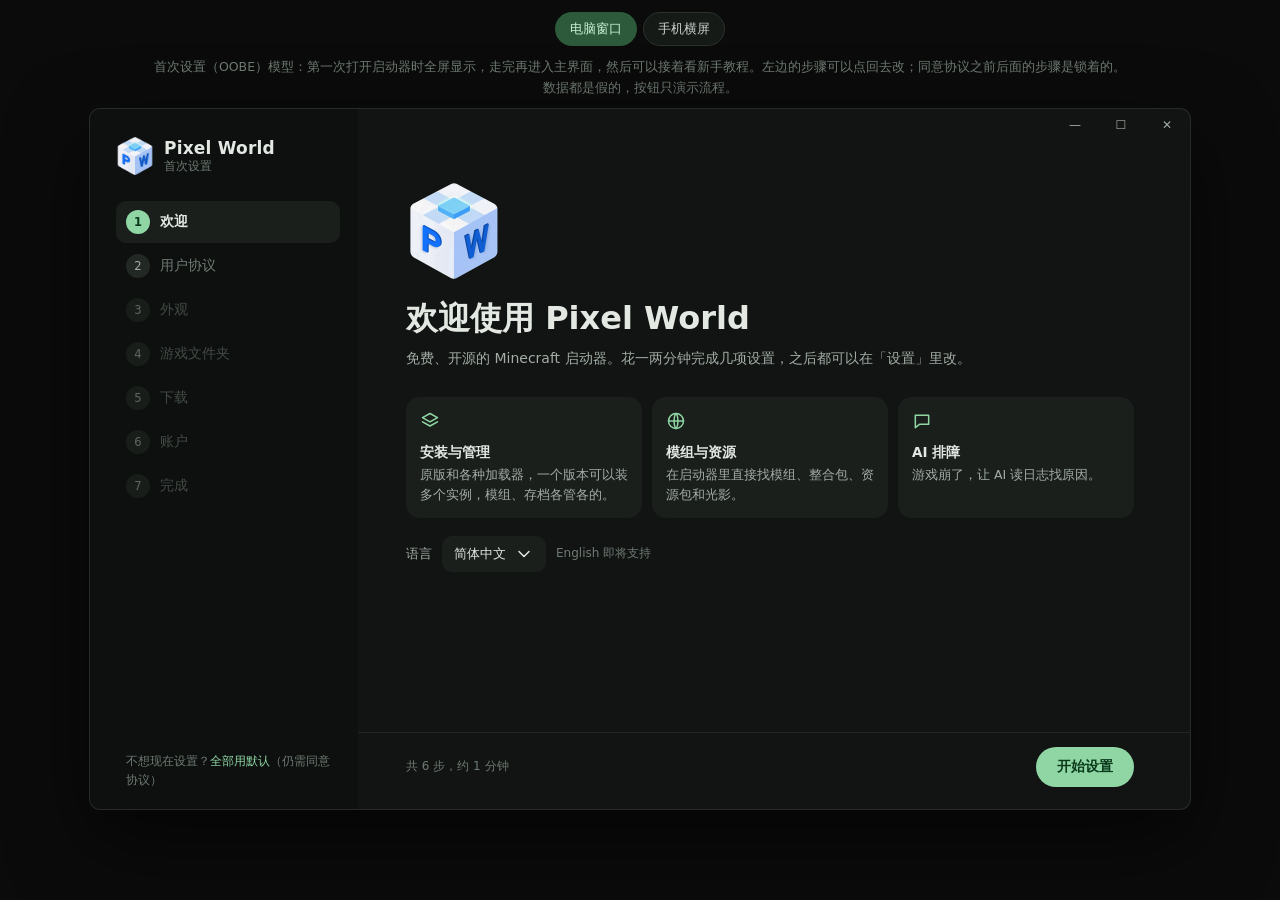
==== design/mockups/oobe.html @ 05c7c5a2 "design: 首次设置（OOBE）网页模型 Co-Authored-By: Claude Opus 5.5 <noreply@anthropic.com>" ====
<!doctype html>
<html lang="zh-CN">
<head>
<meta charset="utf-8">
<meta name="viewport" content="width=device-width, initial-scale=1">
<title>首次设置模型</title>
<style>
  :root {
    color-scheme: dark;
    --bg: #111412; --side: #0d100e; --surface: #1a1f1c; --surface-2: #222924; --surface-3: #2b332e;
    --primary: #8fd6a4; --on-primary: #0b3a1c; --primary-c: #2c5a3a; --on-primary-c: #c8f0d2;
    --text: #e3e8e3; --muted: #a3ada5; --faint: #6f7a72; --line: rgba(255,255,255,.07); --err: #ffb4ab;
  }
  * { box-sizing: border-box; }
  html, body { margin: 0; background: #0a0b0a; color: var(--text);
    font-family: system-ui, "Microsoft YaHei UI", "PingFang SC", "Noto Sans SC", sans-serif; }
  .page { display: flex; flex-direction: column; align-items: center; gap: 10px; padding: 12px 16px 28px; }
  .bar { display: flex; flex-wrap: wrap; justify-content: center; gap: 6px; }
  .bar button { border: 1px solid #2b322d; background: #161a17; color: #c9d1ca; font: inherit; font-size: 13px; padding: 7px 14px; border-radius: 999px; cursor: pointer; }
  .bar button.on { background: var(--primary-c); color: var(--on-primary-c); border-color: transparent; }
  .note { color: var(--faint); font-size: 12.5px; text-align: center; max-width: 980px; line-height: 1.7; }
  .stage { width: min(1100px, 100%); }
  svg { width: 20px; height: 20px; fill: none; stroke: currentColor; stroke-width: 1.8; stroke-linecap: round; stroke-linejoin: round; flex: none; }

  /* ---------- 外框：电脑窗口 1100×700，手机横屏 914×411，整体按页面宽度缩放 ---------- */
  .frame { position: relative; overflow: hidden; background: var(--bg); transform-origin: top left; font-size: 14px; }
  .frame.desktop { width: 1100px; height: 700px; border-radius: 10px; box-shadow: 0 0 0 1px #262b28, 0 30px 80px rgba(0,0,0,.6); }
  .frame.phone { width: 914px; height: 411px; border-radius: 26px; box-shadow: 0 0 0 8px #222, 0 20px 60px rgba(0,0,0,.6); font-size: 13px; }
  .cutout { position: absolute; left: 14px; top: 50%; width: 18px; height: 18px; margin-top: -9px; border-radius: 50%; background: #000; z-index: 9; }
  .frame.desktop .cutout { display: none; }
  .winbtns { position: absolute; right: 0; top: 0; display: flex; z-index: 5; }
  .winbtns span { width: 46px; height: 32px; display: grid; place-items: center; color: var(--muted); font-size: 12px; }
  .frame.phone .winbtns { display: none; }

  .oobe { position: absolute; inset: 0; display: flex; }
  /* 左边：标志和步骤 */
  .side { width: 268px; flex: none; background: var(--side); display: flex; flex-direction: column; padding: 28px 18px 18px 26px; }
  .frame.phone .side { width: 214px; padding: 16px 12px 12px 46px; }
  .brand { display: flex; align-items: center; gap: 10px; margin-bottom: 26px; }
  .frame.phone .brand { margin-bottom: 12px; }
  .brand img, .brand .cube { width: 38px; height: 38px; }
  .frame.phone .brand .cube { width: 30px; height: 30px; }
  .brand b { font-size: 17px; letter-spacing: .2px; }
  .brand small { display: block; color: var(--faint); font-size: 11.5px; font-weight: 400; margin-top: 1px; }
  .steps { display: flex; flex-direction: column; gap: 2px; flex: 1; }
  .step { display: flex; align-items: center; gap: 10px; height: 42px; padding: 0 10px; border-radius: 10px; color: var(--faint); font-size: 13.5px; cursor: pointer; }
  .frame.phone .step { height: 33px; font-size: 12.5px; gap: 8px; }
  .step .dot { width: 24px; height: 24px; border-radius: 50%; display: grid; place-items: center; font-size: 11.5px; background: var(--surface-2); color: var(--muted); flex: none; }
  .frame.phone .step .dot { width: 20px; height: 20px; font-size: 10.5px; }
  .step .dot svg { width: 14px; height: 14px; stroke-width: 2.4; }
  .step.done { color: var(--muted); }
  .step.done .dot { background: var(--primary-c); color: var(--on-primary-c); }
  .step.on { color: var(--text); background: var(--surface); font-weight: 600; }
  .step.on .dot { background: var(--primary); color: var(--on-primary); }
  .step.locked { cursor: not-allowed; opacity: .55; }
  .skip { color: var(--faint); font-size: 12px; line-height: 1.6; padding: 0 10px; }
  .skip a { color: var(--primary); text-decoration: none; cursor: pointer; }
  .frame.phone .skip { display: none; }

  /* 右边：内容和底部按钮 */
  .content { flex: 1; min-width: 0; display: flex; flex-direction: column; }
  .scroll { flex: 1; min-height: 0; overflow-y: auto; padding: 44px 56px 12px 48px; }
  .frame.phone .scroll { padding: 18px 28px 8px 26px; }
  .scroll::-webkit-scrollbar { width: 4px; } .scroll::-webkit-scrollbar-thumb { background: rgba(255,255,255,.12); border-radius: 2px; }
  h1 { font-size: 26px; margin: 0 0 6px; font-weight: 750; }
  .frame.phone h1 { font-size: 20px; margin-bottom: 2px; }
  .lead { color: var(--muted); margin: 0 0 22px; line-height: 1.6; }
  .frame.phone .lead { margin-bottom: 12px; font-size: 12.5px; }
  .foot { flex: none; display: flex; align-items: center; gap: 10px; padding: 14px 56px 22px 48px; border-top: 1px solid var(--line); }
  .frame.phone .foot { padding: 8px 28px 10px 26px; }
  .foot .grow { flex: 1; }
  .foot .hint { color: var(--faint); font-size: 12px; }
  .progress { height: 3px; background: var(--surface-2); border-radius: 2px; overflow: hidden; margin-bottom: 20px; display: none; }
  .progress i { display: block; height: 100%; background: var(--primary); transition: width .25s; }

  .btn { height: 40px; padding: 0 20px; border-radius: 20px; border: 1px solid rgba(255,255,255,.16); background: transparent; color: var(--text);
    font: inherit; font-size: 13.5px; display: inline-flex; align-items: center; justify-content: center; gap: 6px; cursor: pointer; white-space: nowrap; }
  .frame.phone .btn { height: 36px; padding: 0 16px; font-size: 13px; }
  .btn.p { background: var(--primary); color: var(--on-primary); border-color: transparent; font-weight: 700; }
  .btn.t { background: var(--primary-c); color: var(--on-primary-c); border-color: transparent; }
  .btn.text { border-color: transparent; color: var(--primary); }
  .btn:disabled { opacity: .38; cursor: not-allowed; }

  /* 选项卡片 */
  .opts { display: grid; gap: 10px; }
  .opts.cols3 { grid-template-columns: repeat(3, 1fr); }
  .opts.cols2 { grid-template-columns: repeat(2, 1fr); }
  .opt { position: relative; border-radius: 14px; background: var(--surface); padding: 14px 16px 14px 48px; cursor: pointer; border: 1.5px solid transparent; line-height: 1.5; }
  .frame.phone .opt { padding: 9px 12px 9px 40px; border-radius: 12px; }
  .opt::before { content: ""; position: absolute; left: 16px; top: 16px; width: 18px; height: 18px; border-radius: 50%; border: 2px solid var(--faint); }
  .frame.phone .opt::before { left: 13px; top: 11px; width: 15px; height: 15px; }
  .opt.on { border-color: var(--primary); background: color-mix(in srgb, var(--primary-c) 35%, var(--surface)); }
  .opt.on::before { border-color: var(--primary); background: radial-gradient(circle, var(--primary) 0 45%, transparent 50%); }
  .opt .t { font-weight: 650; display: flex; align-items: center; gap: 8px; }
  .opt .s { color: var(--muted); font-size: 12.5px; margin-top: 2px; }
  .frame.phone .opt .s { font-size: 11.5px; }
  .tag { font-size: 10.5px; padding: 1px 7px; border-radius: 5px; background: var(--primary-c); color: var(--on-primary-c); font-weight: 600; }
  .tag.gray { background: var(--surface-3); color: var(--muted); }
  .opt .extra { margin-top: 10px; display: flex; gap: 8px; align-items: center; }
  .field { flex: 1; height: 38px; border-radius: 10px; background: var(--bg); border: 1px solid rgba(255,255,255,.12); color: var(--text); padding: 0 12px; font: inherit; font-size: 13px; }
  .frame.phone .field { height: 32px; }
  .path { flex: 1; height: 36px; border-radius: 10px; background: var(--bg); color: var(--muted); font-size: 12px; display: flex; align-items: center; padding: 0 12px; overflow: hidden; white-space: nowrap; text-overflow: ellipsis; }

  .group { border-radius: 14px; background: var(--surface); overflow: hidden; margin-bottom: 14px; }
  .row { display: flex; align-items: center; gap: 14px; min-height: 58px; padding: 8px 16px; border-bottom: 1px solid var(--line); }
  .frame.phone .row { min-height: 46px; padding: 5px 12px; gap: 10px; }
  .row:last-child { border-bottom: 0; }
  .row .rt { flex: 1; min-width: 0; }
  .row .s { font-size: 12px; color: var(--faint); margin-top: 1px; }
  .seg { display: flex; border: 1px solid rgba(255,255,255,.16); border-radius: 20px; overflow: hidden; }
  .seg span { padding: 7px 14px; font-size: 12.5px; color: var(--muted); cursor: pointer; border-right: 1px solid rgba(255,255,255,.16); }
  .frame.phone .seg span { padding: 5px 10px; font-size: 12px; }
  .seg span:last-child { border-right: 0; }
  .seg span.on { background: var(--primary-c); color: var(--on-primary-c); }
  .swatches { display: flex; gap: 8px; }
  .sw { width: 28px; height: 28px; border-radius: 50%; cursor: pointer; box-shadow: inset 0 0 0 2px rgba(0,0,0,.25); }
  .frame.phone .sw { width: 22px; height: 22px; }
  .sw.on { box-shadow: 0 0 0 2px var(--bg), 0 0 0 4px var(--text); }
  .gtitle { font-size: 12.5px; color: var(--muted); margin: 0 2px 8px; }

  /* 首页布局小预览 */
  .lay { border-radius: 14px; background: var(--surface); padding: 10px; cursor: pointer; border: 1.5px solid transparent; }
  .lay.on { border-color: var(--primary); }
  .lay .pv { height: 92px; border-radius: 8px; position: relative; overflow: hidden; background: var(--bg); }
  .frame.phone .lay .pv { height: 58px; }
  .lay .pv.wall { background: linear-gradient(135deg, #4a2a5a, #a0405a 55%, #e0a24a); }
  .lay .pv i { position: absolute; border-radius: 4px; background: var(--surface-3); }
  .lay .pv.wall i { background: rgba(20,16,24,.6); }
  .lay .pv i.g { background: var(--primary); }
  .lay .t { font-weight: 650; font-size: 13px; margin-top: 8px; }
  .lay .s { color: var(--faint); font-size: 11.5px; }
  .frame.phone .lay .s { display: none; }

  /* 协议 */
  .summary { border-radius: 14px; background: var(--primary-c); color: var(--on-primary-c); padding: 12px 16px; margin-bottom: 12px; line-height: 1.7; font-size: 13px; }
  .frame.phone .summary { padding: 8px 12px; font-size: 12px; margin-bottom: 8px; }
  .summary ul { margin: 0; padding-left: 18px; }
  .tabs { display: flex; gap: 2px; border-bottom: 1px solid var(--line); }
  .tabs span { padding: 9px 16px; font-size: 13px; color: var(--muted); cursor: pointer; position: relative; }
  .tabs span.on { color: var(--text); font-weight: 600; }
  .tabs span.on::after { content: ""; position: absolute; left: 16px; right: 16px; bottom: -1px; height: 2px; background: var(--primary); border-radius: 2px; }
  .legal { height: 250px; overflow-y: auto; background: var(--surface); border-radius: 0 0 14px 14px; padding: 12px 18px; font-size: 12.5px; line-height: 1.75; color: #cfd6d0; }
  .frame.phone .legal { height: 108px; padding: 8px 14px; }
  .legal h4 { margin: 10px 0 2px; font-size: 13px; color: var(--text); }
  .legal h4:first-child { margin-top: 0; }
  .check { display: flex; align-items: center; gap: 10px; margin-top: 14px; cursor: pointer; user-select: none; }
  .frame.phone .check { margin-top: 8px; }
  .box { width: 20px; height: 20px; border-radius: 5px; border: 2px solid var(--muted); display: grid; place-items: center; flex: none; }
  .check.on .box { background: var(--primary); border-color: var(--primary); color: var(--on-primary); }
  .box svg { width: 14px; height: 14px; stroke-width: 3; display: none; }
  .check.on .box svg { display: block; }

  /* 欢迎 / 完成 */
  .hero { display: flex; flex-direction: column; align-items: flex-start; padding-top: 30px; }
  .frame.phone .hero { padding-top: 4px; }
  .hero .cube { width: 96px; height: 96px; margin-bottom: 18px; }
  .frame.phone .hero .cube { width: 60px; height: 60px; margin-bottom: 8px; }
  .hero h1 { font-size: 32px; }
  .frame.phone .hero h1 { font-size: 22px; }
  .feats { display: grid; grid-template-columns: repeat(3, 1fr); gap: 10px; margin-top: 6px; width: 100%; }
  .feat { border-radius: 14px; background: var(--surface); padding: 14px; font-size: 12.5px; color: var(--muted); line-height: 1.55; }
  .frame.phone .feat { padding: 9px 10px; font-size: 11.5px; }
  .feat b { display: block; color: var(--text); font-size: 13.5px; margin: 6px 0 2px; }
  .frame.phone .feat b { font-size: 12.5px; margin-top: 3px; }
  .feat svg { color: var(--primary); }
  .lang { display: flex; align-items: center; gap: 10px; margin-top: 18px; color: var(--muted); font-size: 13px; }
  .frame.phone .lang { margin-top: 10px; }
  .select { height: 36px; border-radius: 10px; background: var(--surface); padding: 0 12px; display: flex; align-items: center; gap: 8px; color: var(--text); }
  .doneicon { width: 72px; height: 72px; border-radius: 50%; background: var(--primary-c); color: var(--primary); display: grid; place-items: center; margin-bottom: 16px; }
  .frame.phone .doneicon { width: 48px; height: 48px; margin-bottom: 8px; }
  .doneicon svg { width: 36px; height: 36px; stroke-width: 2.4; }
  .frame.phone .doneicon svg { width: 26px; height: 26px; }
  .sum { width: 100%; }
  .sum .row .k { width: 92px; color: var(--faint); font-size: 12.5px; flex: none; }
  .sum .row .v { flex: 1; font-size: 13px; }
  .sum .row a { color: var(--primary); font-size: 12.5px; cursor: pointer; }
  .acct { display: grid; grid-template-columns: repeat(3, 1fr); gap: 10px; }
  .acct .opt { padding: 16px; padding-left: 16px; }
  .acct .opt::before { display: none; }
  .acct .ico { width: 36px; height: 36px; border-radius: 10px; background: var(--surface-3); display: grid; place-items: center; margin-bottom: 10px; color: var(--primary); }
  .frame.phone .acct .ico { width: 28px; height: 28px; margin-bottom: 5px; }
  .frame.phone .acct .opt { padding: 10px; }
  .added { display: flex; align-items: center; gap: 10px; margin-top: 12px; padding: 10px 14px; border-radius: 12px; background: var(--surface); }
  .avatar { width: 30px; height: 30px; border-radius: 8px; background: #3c7a50; display: grid; place-items: center; font-weight: 700; color: #fff; }
  .toast { position: absolute; left: 50%; bottom: 84px; transform: translateX(-50%); background: #e3e8e3; color: #111; padding: 9px 16px; border-radius: 10px; font-size: 13px; opacity: 0; transition: opacity .2s; pointer-events: none; z-index: 20; }
  .toast.show { opacity: 1; }
</style>
</head>
<body>
<div class="page">
  <div class="bar">
    <button data-dev="desktop" class="on">电脑窗口</button>
    <button data-dev="phone">手机横屏</button>
  </div>
  <div class="note">首次设置（OOBE）模型：第一次打开启动器时全屏显示，走完再进入主界面，然后可以接着看新手教程。左边的步骤可以点回去改；同意协议之前后面的步骤是锁着的。<br>
    数据都是假的，按钮只演示流程。</div>
  <div class="stage" id="stage"></div>
</div>

<template id="cube"><img class="cube" src="[data-uri]" alt=""></template>

<script>
const I = {
  check: '<path d="M5 12.5l4.5 4.5L19 7.5"/>',
  ms: '<rect x="4" y="4" width="7" height="7"/><rect x="13" y="4" width="7" height="7"/><rect x="4" y="13" width="7" height="7"/><rect x="13" y="13" width="7" height="7"/>',
  key: '<circle cx="8" cy="15" r="4"/><path d="M11 12l8-8M16 7l3 3"/>',
  user: '<circle cx="12" cy="8" r="4"/><path d="M4 21c1.5-4 4.5-6 8-6s6.5 2 8 6"/>',
  folder: '<path d="M3 7a2 2 0 0 1 2-2h4l2 2h8a2 2 0 0 1 2 2v8a2 2 0 0 1-2 2H5a2 2 0 0 1-2-2z"/>',
  rocket: '<path d="M5 15c-1 1-2 4-2 6 2 0 5-1 6-2M9 15l-3-3c1-4 5-9 12-9 0 7-5 11-9 12z"/><circle cx="14.5" cy="9.5" r="1.5"/>',
  layers: '<path d="M12 3l9 5-9 5-9-5z"/><path d="M3 13l9 5 9-5"/>',
  chat: '<path d="M4 5h16v11H9l-5 4z"/>',
  globe: '<circle cx="12" cy="12" r="9"/><path d="M3 12h18M12 3c3 3 3 15 0 18M12 3c-3 3-3 15 0 18"/>',
  down: '<path d="M6 9l6 6 6-6"/>',
};
const svg = (n) => `<svg viewBox="0 0 24 24">${I[n]}</svg>`;
const cube = () => document.getElementById('cube').innerHTML;

const S = {
  dev: 'desktop', step: 0, agreed: false, tab: 0, mode: 'system', color: 0, layout: 'standard', wall: false,
  folder: 'default', storage: 'shared', source: 'auto', account: null, offlineName: '', tour: true,
};
const STEPS = ['欢迎', '用户协议', '外观', '游戏文件夹', '下载', '账户', '完成'];
const COLORS = ['#2f6b4f', '#1471fd', '#6b4fc4', '#c2671f', '#c62828', '#0f7c80', '#b02a7a', '#7a6544'];

function stepsHtml() {
  return STEPS.map((t, i) => {
    const cls = i === S.step ? 'on' : i < S.step ? 'done' : '';
    const locked = i > 1 && !S.agreed ? ' locked' : '';
    const dot = i < S.step ? svg('check') : i + 1;
    return `<div class="step ${cls}${locked}" data-go="${i}"><span class="dot">${dot}</span>${t}</div>`;
  }).join('');
}

function legal() {
  return S.tab === 0 ? `
    <h4>1. 关于本软件</h4>Pixel World 是免费、开源的第三方 Minecraft 启动器（Apache License 2.0）。不是 Mojang 或 Microsoft 的官方产品，也与 PCL 及其作者无关。
    <h4>2. 使用规则</h4>请遵守 Minecraft 最终用户许可协议和各项服务的规则，使用你自己的账户，支持正版游戏。本软件完全免费。
    <h4>3. 第三方内容与服务</h4>游戏文件、模组、整合包等来自第三方，本软件只负责下载和安装，不对其内容负责。
    <h4>4. AI 助手</h4>使用你自己配置的 AI 服务，费用由服务商收取；回答可能不准确。
    <h4>5. 免责声明</h4>按「原样」提供，不附带任何担保。请定期备份存档。
    <h4>6. 协议更新</h4>更新后启动时会请你再次确认。`
  : `
    <h4>1. 我们不收集你的信息</h4>没有账户系统，不收集统计，不上传崩溃报告和文件。
    <h4>2. 保存在你设备上的信息</h4>账户和登录令牌、AI 密钥和聊天记录、设置、游戏文件和存档。
    <h4>3. 会连接的服务</h4>Microsoft 与 Mojang（登录、下载）、下载镜像与加载器仓库、Modrinth、GitHub 与 pixelworld.zhuzhi.site（检查更新、文档）、你配置的 AI 服务商……
    <h4>4. 安卓权限</h4>网络；所有文件访问（只在把游戏放在手机存储时）；安装应用（只在更新启动器时）。`;
}

function body() {
  const phone = S.dev === 'phone';
  switch (S.step) {
    case 0: return `
      <div class="hero">${cube()}
        <h1>欢迎使用 Pixel World</h1>
        <p class="lead">免费、开源的 Minecraft 启动器。花一两分钟完成几项设置，之后都可以在「设置」里改。</p>
        <div class="feats">
          <div class="feat">${svg('layers')}<b>安装与管理</b>原版和各种加载器，一个版本可以装多个实例，模组、存档各管各的。</div>
          <div class="feat">${svg('globe')}<b>模组与资源</b>在启动器里直接找模组、整合包、资源包和光影。</div>
          <div class="feat">${svg('chat')}<b>AI 排障</b>游戏崩了，让 AI 读日志找原因。</div>
        </div>
        <div class="lang">语言 <span class="select">简体中文 ${svg('down')}</span><span style="color:var(--faint);font-size:12px">English 即将支持</span></div>
      </div>`;
    case 1: return `
      <h1>用户协议与隐私说明</h1>
      <p class="lead">继续之前，请阅读并同意下面两份文件。</p>
      <div class="summary"><ul>
        <li>本软件免费开源，按原样提供；不是 Mojang、Microsoft 或 PCL 的官方产品。</li>
        <li>我们不收集你的信息，账户和设置只保存在你的设备上。</li>
        <li>游戏、模组等内容来自第三方，下载时直接连接它们。</li></ul></div>
      <div class="tabs"><span data-tab="0" class="${S.tab === 0 ? 'on' : ''}">用户协议</span><span data-tab="1" class="${S.tab === 1 ? 'on' : ''}">隐私说明</span></div>
      <div class="legal">${legal()}</div>
      <div class="check ${S.agreed ? 'on' : ''}" data-act="agree"><span class="box">${svg('check')}</span>我已阅读并同意《用户协议》和《隐私说明》</div>`;
    case 2: return `
      <h1>外观</h1>
      <p class="lead">选一个顺眼的样子。${phone ? '手机上的「标准」就是原来的首页；背景图片只在「上下」「极简」里显示。' : ''}</p>
      <div class="group">
        <div class="row"><div class="rt">颜色模式<div class="s">启动器界面的明暗</div></div>
          <div class="seg">${['system:跟随系统', 'light:浅色', 'dark:深色'].map((x) => { const [k, v] = x.split(':'); return `<span data-mode="${k}" class="${S.mode === k ? 'on' : ''}">${v}</span>`; }).join('')}</div></div>
        <div class="row"><div class="rt">主题色<div class="s">${S.wall ? '设了背景图片时可以改为跟随背景取色' : '按 Material Design 3 生成整套配色'}</div></div>
          <div class="swatches">${COLORS.map((c, i) => `<span class="sw ${S.color === i ? 'on' : ''}" data-color="${i}" style="background:${c}"></span>`).join('')}</div></div>
        <div class="row"><div class="rt">背景图片<div class="s">${S.wall ? '已选择 wallpaper.jpg · 面板会变成毛玻璃' : '可选：选一张图片放在启动器后面'}</div></div>
          ${S.wall ? '<button class="btn" data-act="wall">移除</button>' : '<button class="btn t" data-act="wall">选择图片…</button>'}</div>
      </div>
      <div class="gtitle">首页布局</div>
      <div class="opts cols3">
        ${[['standard', '标准', '大卡片、公告与快捷按钮、最近游玩'], ['split', '上下', '实例在顶部，开始游戏在底部，中间留给背景'], ['minimal', '极简', '只在底部留一条']].map(([k, t, s]) => `
          <div class="lay ${S.layout === k ? 'on' : ''}" data-layout="${k}">
            <div class="pv ${S.wall && !(phone && k === 'standard') ? 'wall' : ''}">${preview(k)}</div>
            <div class="t">${t}${k === 'split' && S.wall ? ' <span class="tag">推荐</span>' : ''}</div><div class="s">${s}</div></div>`).join('')}
      </div>`;
    case 3: return phone ? `
      <h1>游戏文件放在哪里？</h1>
      <p class="lead">之后可以在「设置 → 游戏管理」里更改。</p>
      <div class="opts">
        <div class="opt ${S.storage === 'shared' ? 'on' : ''}" data-storage="shared"><div class="t">手机存储 <span class="tag">推荐</span></div>
          <div class="s">放在「Pixel World/.minecraft」。卸载或重装启动器后游戏和存档仍然保留，也能用其他应用管理。需要授予「所有文件访问权限」。</div></div>
        <div class="opt ${S.storage === 'internal' ? 'on' : ''}" data-storage="internal"><div class="t">应用内部</div>
          <div class="s">不需要权限，但卸载启动器时游戏和存档会一起删除。</div></div>
      </div>` : `
      <h1>游戏文件夹</h1>
      <p class="lead">游戏、实例、模组和存档都放在这里。之后可以在「设置 → 游戏管理」里添加更多文件夹。</p>
      <div class="opts">
        <div class="opt ${S.folder === 'default' ? 'on' : ''}" data-folder="default"><div class="t">使用默认文件夹 <span class="tag">推荐</span></div>
          <div class="s">C:\\Users\\Steve\\AppData\\Roaming\\Pixel World\\.minecraft</div></div>
        <div class="opt ${S.folder === 'existing' ? 'on' : ''}" data-folder="existing"><div class="t">使用已有的 .minecraft 文件夹</div>
          <div class="s">以前用别的启动器装过游戏？直接选那个文件夹，里面的版本和存档都能用。</div>
          ${S.folder === 'existing' ? '<div class="extra"><span class="path">D:\\Games\\.minecraft</span><button class="btn">选择…</button></div>' : ''}</div>
        <div class="opt ${S.folder === 'pcl' ? 'on' : ''}" data-folder="pcl"><div class="t">从 PCL-CE 导入 <span class="tag gray">检测到 PCL-CE</span></div>
          <div class="s">导入 PCL-CE 的游戏文件夹、账户和启动设置。</div>
          ${S.folder === 'pcl' ? '<div class="extra"><span class="path">D:\\PCL\\.minecraft · 3 个实例 · 2 个账户</span></div>' : ''}</div>
      </div>`;
    case 4: return `
      <h1>下载</h1>
      <p class="lead">游戏和加载器从哪里下载。国内一般镜像更快。</p>
      <div class="opts">
        ${[['auto', '自动选择', '先试镜像，失败或很慢时换官方源', '推荐'], ['bmclapi', 'BMCLAPI 镜像', '国内速度快，由 bangbang93 运营', ''], ['official', '官方源', 'Mojang 和各加载器官方服务器，国外网络更快', '']].map(([k, t, s, tag]) => `
          <div class="opt ${S.source === k ? 'on' : ''}" data-source="${k}"><div class="t">${t}${tag ? ` <span class="tag">${tag}</span>` : ''}</div><div class="s">${s}</div></div>`).join('')}
      </div>`;
    case 5: return `
      <h1>添加账户</h1>
      <p class="lead">玩正版用微软账户；也可以先用离线账户，之后在右上角随时添加。</p>
      <div class="acct">
        <div class="opt" data-acct="ms"><div class="ico">${svg('ms')}</div><div class="t">微软账户</div><div class="s">正版登录，可以进正版服务器</div></div>
        <div class="opt" data-acct="ygg"><div class="ico">${svg('key')}</div><div class="t">外置登录</div><div class="s">LittleSkin 等皮肤站</div></div>
        <div class="opt ${S.account === 'offline-edit' ? 'on' : ''}" data-acct="offline"><div class="ico">${svg('user')}</div><div class="t">离线账户</div><div class="s">起个名字就能玩单机</div></div>
      </div>
      ${S.account === 'offline-edit' ? `<div class="added"><input class="field" id="oname" placeholder="名字（3～16 个字母、数字或下划线）" value="${S.offlineName}"><button class="btn p" data-act="addoffline">添加</button></div>` : ''}
      ${S.account && S.account !== 'offline-edit' ? `<div class="added"><span class="avatar">${S.account[0].toUpperCase()}</span><div style="flex:1"><b>${S.account}</b><div style="color:var(--faint);font-size:12px">离线账户 · 已添加</div></div><a class="btn text" data-act="clearacct">移除</a></div>` : ''}`;
    case 6: return `
      <div class="hero"><div class="doneicon">${svg('check')}</div>
        <h1 style="font-size:${phone ? 20 : 26}px">准备好了</h1>
        <p class="lead">设置都可以之后在「设置」里改。</p>
        <div class="group sum">
          <div class="row"><span class="k">外观</span><span class="v">${{ system: '跟随系统', light: '浅色', dark: '深色' }[S.mode]} · ${{ standard: '标准', split: '上下', minimal: '极简' }[S.layout]}布局${S.wall ? ' · 有背景图片' : ''}</span><a data-go="2">修改</a></div>
          <div class="row"><span class="k">游戏文件夹</span><span class="v">${phone ? (S.storage === 'shared' ? '手机存储' : '应用内部') : { default: '默认文件夹', existing: 'D:\\Games\\.minecraft', pcl: '从 PCL-CE 导入' }[S.folder]}</span><a data-go="3">修改</a></div>
          <div class="row"><span class="k">下载源</span><span class="v">${{ auto: '自动选择', bmclapi: 'BMCLAPI 镜像', official: '官方源' }[S.source]}</span><a data-go="4">修改</a></div>
          <div class="row"><span class="k">账户</span><span class="v">${S.account && S.account !== 'offline-edit' ? S.account + '（离线）' : '还没有添加'}</span><a data-go="5">修改</a></div>
        </div>
        <div class="check ${S.tour ? 'on' : ''}" data-act="tour"><span class="box">${svg('check')}</span>进入后看一遍新手教程（约 1 分钟）</div>
      </div>`;
  }
}

function preview(k) {
  if (k === 'standard') return '<i style="left:6px;top:6px;width:58%;height:44%"></i><i style="right:6px;top:6px;width:30%;height:44%"></i><i class="g" style="left:12px;top:36%;width:18%;height:10%"></i><i style="left:6px;bottom:6px;width:44%;height:30%"></i><i style="left:52%;bottom:6px;width:44%;height:30%"></i>';
  if (k === 'split') return '<i style="left:6px;top:6px;right:6px;height:16%"></i><i style="left:6px;bottom:6px;right:6px;height:18%"></i><i class="g" style="left:9px;bottom:9px;width:22%;height:12%"></i>';
  return '<i style="left:26%;bottom:6px;width:48%;height:18%"></i><i class="g" style="left:54%;bottom:9px;width:17%;height:12%"></i>';
}

function foot() {
  const last = S.step === STEPS.length - 1;
  const back = S.step > 0 ? '<button class="btn" data-act="back">上一步</button>' : '';
  if (S.step === 1) return `<button class="btn text" data-act="exit">不同意并退出</button><span class="grow"></span>${back}<button class="btn p" data-act="next" ${S.agreed ? '' : 'disabled'}>同意并继续</button>`;
  if (S.step === 5) return `${back}<span class="grow"></span><button class="btn text" data-act="next">稍后再说</button><button class="btn p" data-act="next" ${S.account && S.account !== 'offline-edit' ? '' : 'disabled'}>下一步</button>`;
  if (last) return `${back}<span class="grow"></span><button class="btn" data-act="finish">进入启动器</button><button class="btn p" data-act="finish">${svg('rocket')}去安装第一个实例</button>`;
  if (S.step === 0) return `<span class="hint">${S.dev === 'phone' ? '约 1 分钟' : '共 6 步，约 1 分钟'}</span><span class="grow"></span><button class="btn p" data-act="next">开始设置</button>`;
  return `${back}<span class="grow"></span><button class="btn p" data-act="next">下一步</button>`;
}

function render() {
  const stage = document.getElementById('stage');
  stage.innerHTML = `
    <div class="frame ${S.dev}" id="frame"><span class="cutout"></span>
      <div class="winbtns"><span>—</span><span>☐</span><span>✕</span></div>
      <div class="oobe">
        <div class="side">
          <div class="brand">${cube()}<div><b>Pixel World</b><small>首次设置</small></div></div>
          <div class="steps">${stepsHtml()}</div>
          <div class="skip">不想现在设置？<a data-act="skipall">全部用默认</a>（仍需同意协议）</div>
        </div>
        <div class="content">
          <div class="scroll">${body()}</div>
          <div class="foot">${foot()}</div>
        </div>
      </div>
      <div class="toast" id="toast"></div>
    </div>`;
  fit();
}

function fit() {
  const f = document.getElementById('frame');
  const w = S.dev === 'desktop' ? 1100 : 930;
  const h = S.dev === 'desktop' ? 700 : 427;
  const k = Math.min(1, document.getElementById('stage').clientWidth / w);
  f.style.transform = `scale(${k})`;
  f.style.marginLeft = S.dev === 'phone' ? '8px' : '0';
  document.getElementById('stage').style.height = h * k + 'px';
}

function toast(t) {
  const el = document.getElementById('toast');
  el.textContent = t; el.classList.add('show');
  clearTimeout(toast.h); toast.h = setTimeout(() => el.classList.remove('show'), 1600);
}

document.addEventListener('click', (e) => {
  const t = e.target.closest('[data-dev],[data-go],[data-act],[data-tab],[data-mode],[data-color],[data-layout],[data-folder],[data-storage],[data-source],[data-acct]');
  if (!t) return;
  const d = t.dataset;
  if (d.dev) { S.dev = d.dev; document.querySelectorAll('[data-dev]').forEach((b) => b.classList.toggle('on', b === t)); return render(); }
  if (d.go !== undefined) { const i = +d.go; if (i > 1 && !S.agreed) return toast('请先同意用户协议'); S.step = i; return render(); }
  if (d.tab !== undefined) S.tab = +d.tab;
  if (d.mode) S.mode = d.mode;
  if (d.color !== undefined) S.color = +d.color;
  if (d.layout) S.layout = d.layout;
  if (d.folder) S.folder = d.folder;
  if (d.storage) S.storage = d.storage;
  if (d.source) S.source = d.source;
  if (d.acct) {
    if (d.acct === 'offline') S.account = 'offline-edit';
    else return toast(d.acct === 'ms' ? '这里会打开微软登录（设备代码）' : '这里会打开外置登录');
  }
  switch (d.act) {
    case 'agree': S.agreed = !S.agreed; break;
    case 'next': if (S.step === 5 && S.account === 'offline-edit') S.account = null; S.step = Math.min(S.step + 1, STEPS.length - 1); break;
    case 'back': S.step = Math.max(S.step - 1, 0); break;
    case 'exit': return toast('启动器会退出');
    case 'wall': S.wall = !S.wall; if (S.wall) S.layout = 'split'; break;
    case 'addoffline': {
      const v = document.getElementById('oname').value.trim();
      if (!/^\w{3,16}$/.test(v)) return toast('名字需要 3～16 个字母、数字或下划线');
      S.account = v; break;
    }
    case 'clearacct': S.account = null; break;
    case 'tour': S.tour = !S.tour; break;
    case 'skipall': if (!S.agreed) { S.step = 1; render(); return toast('先同意用户协议，其他用默认'); } S.step = 6; break;
    case 'finish': return toast(S.tour ? '进入主界面，接着开始新手教程' : '进入主界面');
  }
  render();
});
document.addEventListener('input', (e) => { if (e.target.id === 'oname') S.offlineName = e.target.value; });
window.addEventListener('resize', fit);
render();
</script>
</body>
</html>
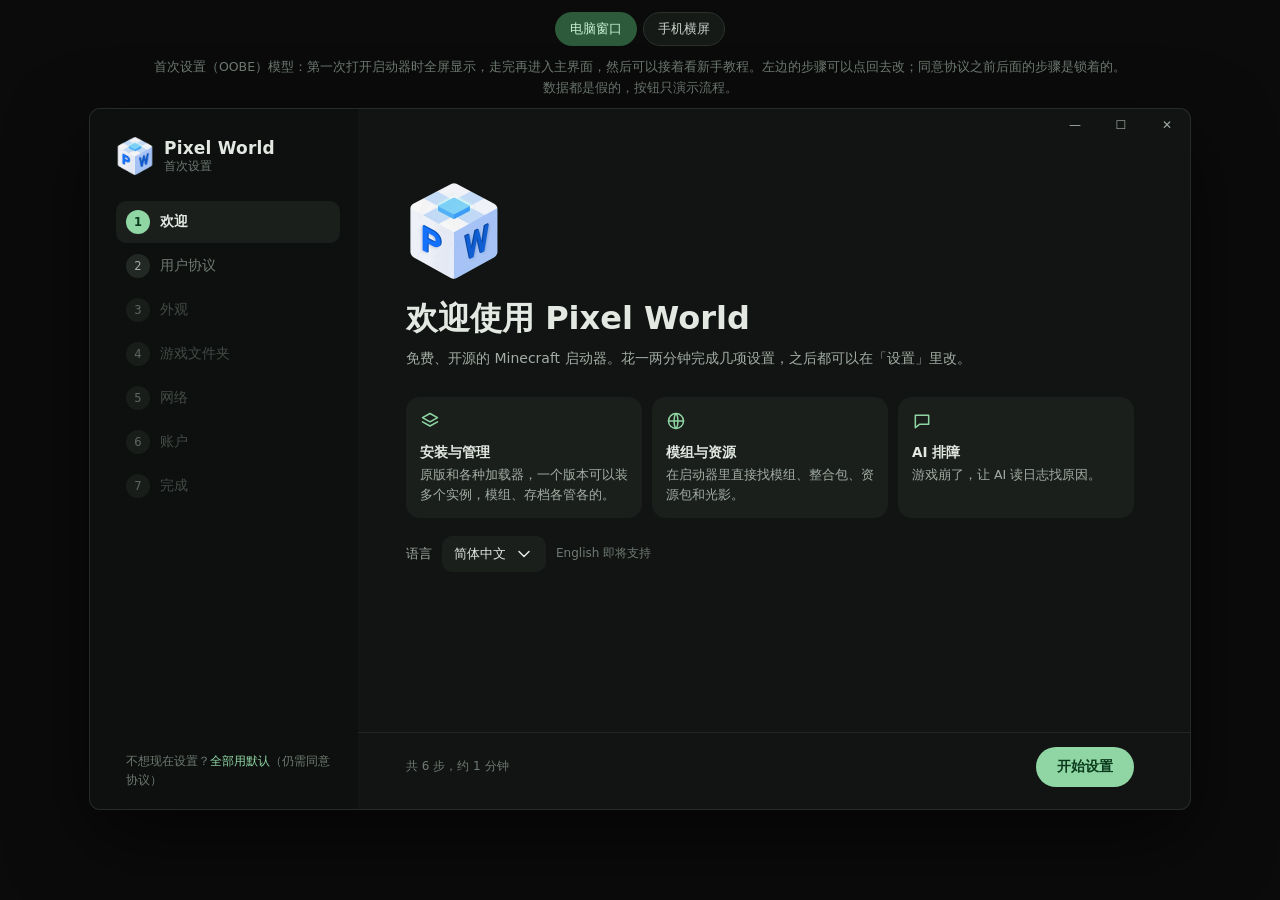
==== commit 61d6964f: "design: OOBE 加网络检测，「去安装第一个实例」打开下载页 Co-Authored-By: Claude Opus 5.5 <noreply@anthropic.com>" ====
--- a/design/mockups/oobe.html
+++ b/design/mockups/oobe.html
@@ -182,6 +182,8 @@
   .frame.phone .acct .opt { padding: 10px; }
   .added { display: flex; align-items: center; gap: 10px; margin-top: 12px; padding: 10px 14px; border-radius: 12px; background: var(--surface); }
   .avatar { width: 30px; height: 30px; border-radius: 8px; background: #3c7a50; display: grid; place-items: center; font-weight: 700; color: #fff; }
+  .spin { width: 16px; height: 16px; border-radius: 50%; border: 2px solid var(--surface-3); border-top-color: var(--primary); animation: spin .8s linear infinite; }
+  @keyframes spin { to { transform: rotate(360deg); } }
   .toast { position: absolute; left: 50%; bottom: 84px; transform: translateX(-50%); background: #e3e8e3; color: #111; padding: 9px 16px; border-radius: 10px; font-size: 13px; opacity: 0; transition: opacity .2s; pointer-events: none; z-index: 20; }
   .toast.show { opacity: 1; }
 </style>
@@ -218,8 +220,26 @@
 const S = {
   dev: 'desktop', step: 0, agreed: false, tab: 0, mode: 'system', color: 0, layout: 'standard', wall: false,
   folder: 'default', storage: 'shared', source: 'auto', account: null, offlineName: '', tour: true,
+  net: null, netRunning: false,
 };
-const STEPS = ['欢迎', '用户协议', '外观', '游戏文件夹', '下载', '账户', '完成'];
+const NET = [
+  ['Mojang 官方源', '下载游戏和运行库', '377 ms · 16.6 MB/s', true],
+  ['BMCLAPI 镜像', '国内下载游戏、加载器', '1437 ms · 1.3 MB/s', true],
+  ['Microsoft 登录', '正版账户登录', '691 ms', true],
+  ['Modrinth', '模组、整合包、资源包', '618 ms', true],
+  ['Pixel World 更新', '检查更新、公告和文档', '374 ms', true],
+];
+function runNet() {
+  if (S.netRunning) return;
+  S.netRunning = true; S.net = [];
+  render();
+  NET.forEach((n, i) => setTimeout(() => {
+    S.net[i] = n;
+    if (S.net.filter(Boolean).length === NET.length) S.netRunning = false;
+    if (S.step === 4) render();
+  }, 500 + i * 380 + Math.random() * 500));
+}
+const STEPS = ['欢迎', '用户协议', '外观', '游戏文件夹', '网络', '账户', '完成'];
 const COLORS = ['#2f6b4f', '#1471fd', '#6b4fc4', '#c2671f', '#c62828', '#0f7c80', '#b02a7a', '#7a6544'];
 
 function stepsHtml() {
@@ -309,13 +329,27 @@
           <div class="s">导入 PCL-CE 的游戏文件夹、账户和启动设置。</div>
           ${S.folder === 'pcl' ? '<div class="extra"><span class="path">D:\\PCL\\.minecraft · 3 个实例 · 2 个账户</span></div>' : ''}</div>
       </div>`;
-    case 4: return `
-      <h1>下载</h1>
-      <p class="lead">游戏和加载器从哪里下载。国内一般镜像更快。</p>
-      <div class="opts">
-        ${[['auto', '自动选择', '先试镜像，失败或很慢时换官方源', '推荐'], ['bmclapi', 'BMCLAPI 镜像', '国内速度快，由 bangbang93 运营', ''], ['official', '官方源', 'Mojang 和各加载器官方服务器，国外网络更快', '']].map(([k, t, s, tag]) => `
-          <div class="opt ${S.source === k ? 'on' : ''}" data-source="${k}"><div class="t">${t}${tag ? ` <span class="tag">${tag}</span>` : ''}</div><div class="s">${s}</div></div>`).join('')}
+    case 4: {
+      if (!S.net && !S.netRunning) setTimeout(runNet, 0);
+      const done = S.net && !S.netRunning;
+      const rows = NET.map((n, i) => {
+        const r = S.net && S.net[i];
+        const st = r ? `<span style="color:var(--primary)">${svg('check')}</span>` : '<span class="spin"></span>';
+        return `<div class="row"><span style="width:22px;display:grid;place-items:center">${st}</span><div class="rt">${n[0]}<div class="s">${n[1]}</div></div><span style="color:var(--muted);font-size:12.5px">${r ? r[2] : '检测中…'}</span></div>`;
+      }).join('');
+      return `
+      <h1>网络</h1>
+      <p class="lead">正在检测各项服务能不能连上、有多快，并据此选择下载源。</p>
+      <div class="group">${rows}
+        <div class="row" style="min-height:44px"><div class="rt" style="color:var(--muted);font-size:12.5px">${done ? '官方源更快，「自动选择」会优先使用官方源，失败时自动换 BMCLAPI 镜像' : '最多 8 秒'}</div>
+          <button class="btn text" data-act="renet" ${S.netRunning ? 'disabled' : ''}>重新检测</button></div>
+      </div>
+      <div class="gtitle">下载源</div>
+      <div class="opts cols3">
+        ${[['auto', '自动选择', done ? '当前：官方源' : '测速后决定', '推荐'], ['bmclapi', 'BMCLAPI 镜像', '国内一般更快', ''], ['official', '官方源', '只用官方服务器', '']].map(([k, t, sub, tag]) => `
+          <div class="opt ${S.source === k ? 'on' : ''}" data-source="${k}"><div class="t">${t}${tag ? ` <span class="tag">${tag}</span>` : ''}</div><div class="s">${sub}</div></div>`).join('')}
       </div>`;
+    }
     case 5: return `
       <h1>添加账户</h1>
       <p class="lead">玩正版用微软账户；也可以先用离线账户，之后在右上角随时添加。</p>
@@ -333,7 +367,7 @@
         <div class="group sum">
           <div class="row"><span class="k">外观</span><span class="v">${{ system: '跟随系统', light: '浅色', dark: '深色' }[S.mode]} · ${{ standard: '标准', split: '上下', minimal: '极简' }[S.layout]}布局${S.wall ? ' · 有背景图片' : ''}</span><a data-go="2">修改</a></div>
           <div class="row"><span class="k">游戏文件夹</span><span class="v">${phone ? (S.storage === 'shared' ? '手机存储' : '应用内部') : { default: '默认文件夹', existing: 'D:\\Games\\.minecraft', pcl: '从 PCL-CE 导入' }[S.folder]}</span><a data-go="3">修改</a></div>
-          <div class="row"><span class="k">下载源</span><span class="v">${{ auto: '自动选择', bmclapi: 'BMCLAPI 镜像', official: '官方源' }[S.source]}</span><a data-go="4">修改</a></div>
+          <div class="row"><span class="k">下载源</span><span class="v">${{ auto: '自动选择（当前：官方源）', bmclapi: 'BMCLAPI 镜像', official: '官方源' }[S.source]}</span><a data-go="4">修改</a></div>
           <div class="row"><span class="k">账户</span><span class="v">${S.account && S.account !== 'offline-edit' ? S.account + '（离线）' : '还没有添加'}</span><a data-go="5">修改</a></div>
         </div>
         <div class="check ${S.tour ? 'on' : ''}" data-act="tour"><span class="box">${svg('check')}</span>进入后看一遍新手教程（约 1 分钟）</div>
@@ -352,7 +386,7 @@
   const back = S.step > 0 ? '<button class="btn" data-act="back">上一步</button>' : '';
   if (S.step === 1) return `<button class="btn text" data-act="exit">不同意并退出</button><span class="grow"></span>${back}<button class="btn p" data-act="next" ${S.agreed ? '' : 'disabled'}>同意并继续</button>`;
   if (S.step === 5) return `${back}<span class="grow"></span><button class="btn text" data-act="next">稍后再说</button><button class="btn p" data-act="next" ${S.account && S.account !== 'offline-edit' ? '' : 'disabled'}>下一步</button>`;
-  if (last) return `${back}<span class="grow"></span><button class="btn" data-act="finish">进入启动器</button><button class="btn p" data-act="finish">${svg('rocket')}去安装第一个实例</button>`;
+  if (last) return `${back}<span class="grow"></span><button class="btn" data-act="finish">进入启动器</button><button class="btn p" data-act="finish" data-target="download">${svg('rocket')}去安装第一个实例</button>`;
   if (S.step === 0) return `<span class="hint">${S.dev === 'phone' ? '约 1 分钟' : '共 6 步，约 1 分钟'}</span><span class="grow"></span><button class="btn p" data-act="next">开始设置</button>`;
   return `${back}<span class="grow"></span><button class="btn p" data-act="next">下一步</button>`;
 }
@@ -424,8 +458,9 @@
     }
     case 'clearacct': S.account = null; break;
     case 'tour': S.tour = !S.tour; break;
+    case 'renet': S.net = null; runNet(); return;
     case 'skipall': if (!S.agreed) { S.step = 1; render(); return toast('先同意用户协议，其他用默认'); } S.step = 6; break;
-    case 'finish': return toast(S.tour ? '进入主界面，接着开始新手教程' : '进入主界面');
+    case 'finish': return toast(t.dataset.target === 'download' ? '进入主界面并打开「下载」页' + (S.tour ? '，看完新手教程后再装' : '') : (S.tour ? '进入主界面，接着开始新手教程' : '进入主界面'));
   }
   render();
 });
